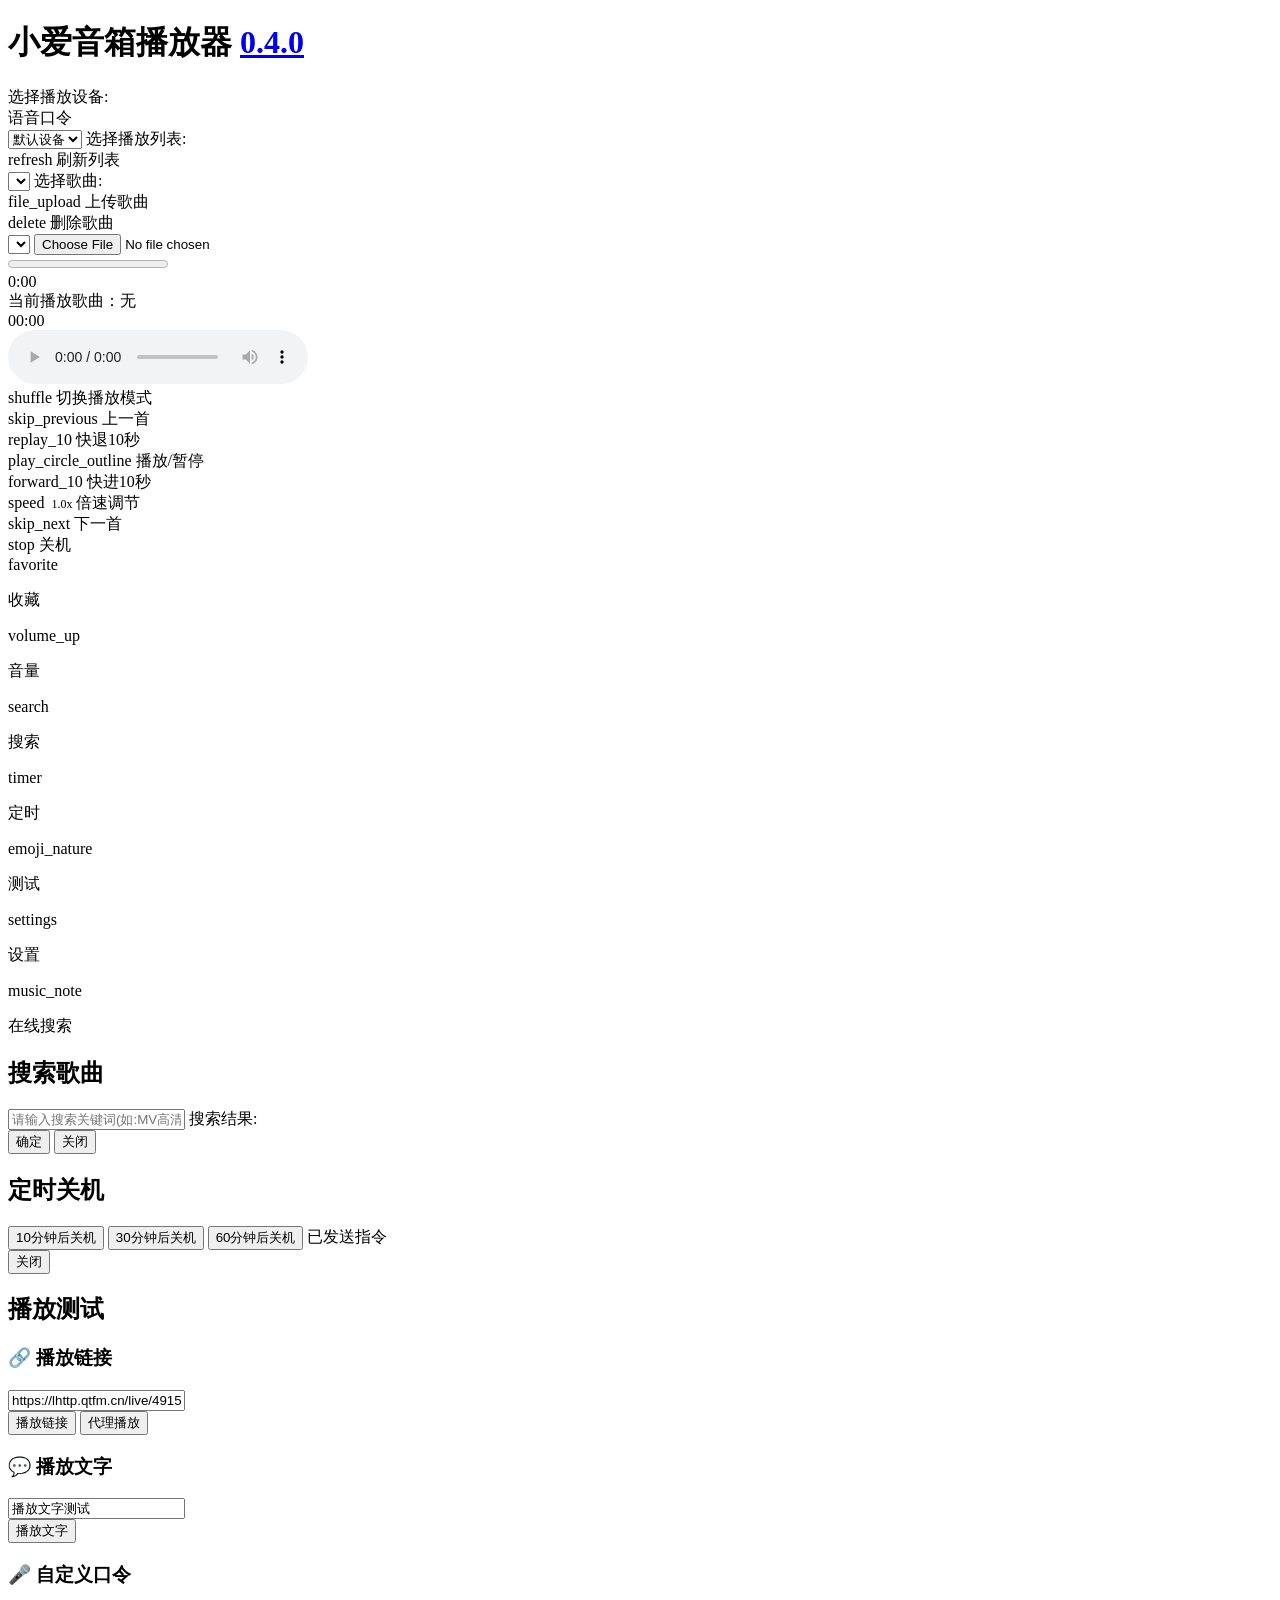
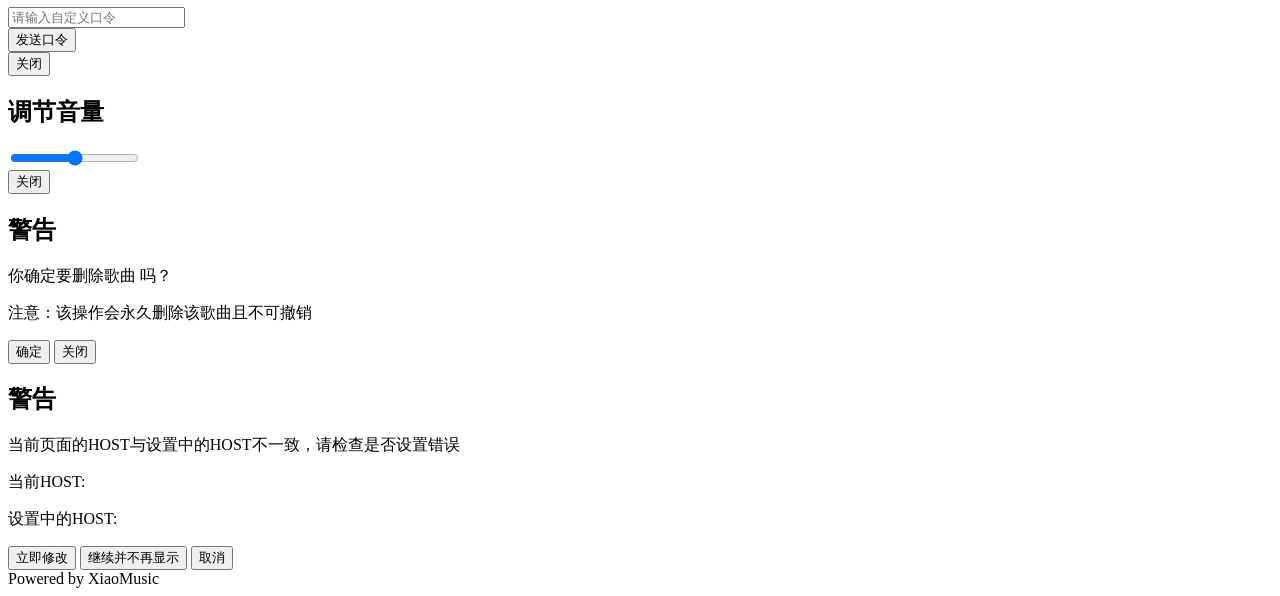
==== xiaomusic/static/default/index.html @ c04a9b3c "docs & refactor: 重构README增加系统架构与FAQ，清理遥测上报与停止维护提示" ====
<!DOCTYPE html>
<html lang="zh-CN">

<head>
    <meta charset="UTF-8">
    <meta name="viewport" content="width=device-width, initial-scale=1.0">
    <title>小爱音箱操控面板</title>
    <!-- 预加载字体文件，减少加载延迟 -->
    <link rel="preload" href="./materialicons.woff2" as="font" type="font/woff2" crossorigin>
    <link rel="preload" href="./materialiconsoutlined.woff2" as="font" type="font/woff2" crossorigin>
    <script src="./jquery-3.7.1.min.js?version=1780982533"></script>
    <link rel="stylesheet" href="./main.css?version=1780982533">
    <link rel="icon" href="./favicon.ico">


</head>

<body class="index_page">
    <div class="player" role="main" aria-label="音乐播放器">
        <h1>小爱音箱播放器
            <a href="https://xdocs.hanxi.cc/issues/changelog.html" target="_blank" class="version-link"><span id="version">0.4.0</span><span id="versionnew" class="new-badge"></span></a>
        </h1>

        <label for="did" class="label-with-toggle">选择播放设备:
            <div class="toggle-switch-container">
                <label class="toggle-label">语音口令</label>
                <div id="pullAskToggle" class="toggle-switch" role="switch" aria-checked="false" aria-label="语音口令开关" onclick="togglePullAsk()" tabindex="0">
                    <div class="toggle-slider"></div>
                </div>
            </div>
        </label>
        <select id="did" class="device-selector" aria-label="选择播放设备">
            <option value="default">默认设备</option>
        </select>

        <label for="music_list" class="label-with-action">选择播放列表:
            <div class="option-inline" onclick="refreshlist()" role="button" aria-label="刷新播放列表" tabindex="0">
                <span class="material-icons" aria-hidden="true">refresh</span>
                <span class="tooltip">刷新列表</span>
            </div>
        </label>
        <select id="music_list" class="playlist-selector" aria-label="选择播放列表">
        </select>

        <label for="music_name" class="label-with-action">选择歌曲:
            <div class="action-buttons">
                <div class="option-inline" onclick="triggerUpload()" role="button" aria-label="上传歌曲" tabindex="0">
                    <span class="material-icons" aria-hidden="true">file_upload</span>
                    <span class="tooltip">上传歌曲</span>
                </div>
                <div class="option-inline" onclick="toggleDelete()" role="button" aria-label="删除歌曲" tabindex="0">
                    <span class="material-icons" aria-hidden="true">delete</span>
                    <span class="tooltip">删除歌曲</span>
                </div>
            </div>
        </label>
        <select id="music_name" class="song-selector" aria-label="选择歌曲">
        </select>

        <input id="upload-file" type="file" accept=".mp3,.m4a,.wav,.flac,.aac,.ogg,.ape" class="hidden-input" />

        <div id="device-audio" class="audio-section">
            <!-- 新增：进度条点击快进 -->
            <progress class="progress" id="progress" value="0" max="100" role="progressbar" aria-label="播放进度"
                      aria-valuemin="0" aria-valuemax="100" aria-valuenow="0" aria-valuetext="未播放"
                      onclick="seekTo(event)">

            </progress>
            <div class="time-info">
                <span class="current-time" id="current-time">0:00</span>
                <div class="current-song" id="playering-music">当前播放歌曲：无</div>
                <span class="duration" id="duration">00:00</span>
            </div>
        </div>
        <audio id="audio" controls autoplay class="hidden-audio"></audio>

        <div class="buttons">
            <div class="player-controls button-group">
                <div id="modeBtn" onclick="togglePlayMode()" class="control-button device-enable" role="button" aria-label="切换播放模式" tabindex="0">
                    <span class="material-icons" aria-hidden="true">shuffle</span>
                    <span class="tooltip">切换播放模式</span>
                </div>
                <div onclick="prevTrack()" class="control-button device-enable" role="button" aria-label="上一首" tabindex="0">
                    <span class="material-icons" aria-hidden="true">skip_previous</span>
                    <span class="tooltip">上一首</span>
                </div>

                <!-- 新增：快退10秒按钮 -->
                <div id="rewindDiv" onclick="rewind()" class="control-button device-enable" role="button" aria-label="快退10秒"
                     tabindex="0">
                    <span class="material-icons" aria-hidden="true">replay_10</span>
                    <span class="tooltip">快退10秒</span>
                </div>

                <div onclick="play()" class="control-button" role="button" aria-label="播放/暂停" tabindex="0">
                    <span id="playPauseIcon" class="material-icons-outlined play"
                          aria-hidden="true">play_circle_outline</span>
                    <span class="tooltip">播放/暂停</span>
                </div>

                <!-- 新增：快进10秒按钮 -->
                <div id="forwardDiv" onclick="forward()" class="control-button device-enable" role="button" aria-label="快进10秒"
                     tabindex="0">
                    <span class="material-icons" aria-hidden="true">forward_10</span>
                    <span class="tooltip">快进10秒</span>
                </div>

                <!-- 新增：倍速调节按钮 -->
                <div id="speedDiv" onclick="changePlaybackRate()" class="control-button device-enable" role="button"
                     aria-label="调节播放速度" tabindex="0">
                    <span class="material-icons" aria-hidden="true">speed</span>
                    <!-- 这里实时显示倍速 -->
                    <span id="playbackRateText" style="font-size:12px; margin-left:3px;">1.0x</span>
                    <span class="tooltip">倍速调节</span>
                </div>

                <div onclick="nextTrack()" class="control-button device-enable" role="button" aria-label="下一首" tabindex="0">
                    <span class="material-icons" aria-hidden="true">skip_next</span>
                    <span class="tooltip">下一首</span>
                </div>
                <div id="stop" onclick="stopPlay()" class="control-button device-enable" role="button" aria-label="关机" tabindex="0">
                    <span class="material-icons" aria-hidden="true">stop</span>
                    <span class="tooltip">关机</span>
                </div>

            </div>
            <div class="mode-controls button-group">
                <div onclick="addToFavorites()" class="favorite icon-item device-enable" role="button" aria-label="收藏歌曲" tabindex="0">
                    <span class="material-icons" aria-hidden="true">favorite</span>
                    <p>收藏</p>
                </div>
                <div onclick="toggleVolume()" class="icon-item device-enable" role="button" aria-label="调节音量" tabindex="0">
                    <span class="material-icons" aria-hidden="true">volume_up</span>
                    <p>音量</p>
                </div>
                <div onclick="toggleSearch()" class="icon-item device-enable" role="button" aria-label="搜索歌曲" tabindex="0">
                    <span class="material-icons" aria-hidden="true">search</span>
                    <p>搜索</p>
                </div>
                <div onclick="toggleTimer()" class="icon-item device-enable" role="button" aria-label="定时关机" tabindex="0">
                    <span class="material-icons" aria-hidden="true">timer</span>
                    <p>定时</p>
                </div>
                <div onclick="togglePlayLink()" class="icon-item device-enable" role="button" aria-label="播放链接测试" tabindex="0">
                    <span class="material-icons" aria-hidden="true">emoji_nature</span>
                    <p>测试</p>
                </div>
                <div onclick="openSettings()" class="icon-item" role="button" aria-label="打开设置" tabindex="0">
                    <span class="material-icons" aria-hidden="true">settings</span>
                    <p>设置</p>
                </div>
                <div onclick="goOnlineSearch()" class="icon-item device-enable" role="button" aria-label="在线音乐搜索" tabindex="0">
                    <span class="material-icons" aria-hidden="true">music_note</span>
                    <p>在线搜索</p>
                </div>
            </div>
        </div>
    </div>

    <!-- 弹窗遮罩层 -->
    <div class="component-overlay" id="component-overlay" onclick="closeAllDialogs()"></div>

    <!-- 搜索组件 -->
    <div class="component" id="search-component" role="dialog" aria-modal="true" aria-labelledby="search-title">
        <h2 id="search-title">搜索歌曲</h2>
        <input type="text" id="search" class="search-input" placeholder="请输入搜索关键词(如:MV高清版 周杰伦 七里香)">
        <label for="music-name">搜索结果:</label>
        <div id="music-name" class="search-results"></div>
        <input id="music-filename" type="text" placeholder="请输入保存为的文件名称(可选)" style="display: none;"></input>
        <div class="component-button-group">
            <button onclick="confirmSearch()">确定</button>
            <button onclick="toggleSearch()" class="close-button">关闭</button>
        </div>
    </div>

    <!-- 定时关机组件 -->
    <div class="component" id="timer-component" role="dialog" aria-modal="true" aria-labelledby="timer-title">
        <h2 id="timer-title">定时关机</h2>

        <button onclick="timedShutDown('10分钟后关机')">10分钟后关机</button>
        <button onclick="timedShutDown('30分钟后关机')">30分钟后关机</button>
        <button onclick="timedShutDown('60分钟后关机')">60分钟后关机</button>
        <span class="tooltip timer-tooltip hidden-element">已发送指令</span>
        <div class="component-button-one">
            <button onclick="toggleTimer()" class="close-button">关闭</button>
        </div>
    </div>

    <!-- 播放链接组件 -->
    <div class="component" id="playlink-component" role="dialog" aria-modal="true" aria-labelledby="playlink-title">
        <h2 id="playlink-title">播放测试</h2>

        <!-- 播放链接卡片 -->
        <div class="card-section">
            <h3 class="card-title">🔗 播放链接</h3>
            <input type="text" id="music-url" class="search-input" placeholder="请输入播放链接"
                value="https://lhttp.qtfm.cn/live/4915/64k.mp3">
            <div class="component-button-group">
                <button onclick="playUrl()">播放链接</button>
                <button onclick="playProxyUrl()">代理播放</button>
            </div>
        </div>

        <!-- 播放文字卡片 -->
        <div class="card-section">
            <h3 class="card-title">💬 播放文字</h3>
            <input type="text" id="text-tts" class="search-input" placeholder="请输入文字" value="播放文字测试">
            <div class="component-button-group">
                <button onclick="playTts()">播放文字</button>
            </div>
        </div>

        <!-- 自定义口令卡片 -->
        <div class="card-section">
            <h3 class="card-title">🎤 自定义口令</h3>
            <input type="text" id="custom-cmd" class="search-input" placeholder="请输入自定义口令" value="">
            <div class="component-button-group">
                <button onclick="sendCustomCmd()">发送口令</button>
            </div>
        </div>

        <div class="component-button-one">
            <button onclick="togglePlayLink()" class="close-button">关闭</button>
        </div>
    </div>


    <!-- 音量组件 -->
    <div class="component" id="volume-component" role="dialog" aria-modal="true" aria-labelledby="volume-title">
        <h2 id="volume-title">调节音量</h2>
        <input type="range" id="volume" class="volume-slider" aria-label="音量" aria-valuemin="0" aria-valuemax="100" aria-valuenow="50" />
        <div class="component-button-one">
            <button onclick="toggleVolume()" class="close-button">关闭</button>
        </div>
    </div>
    <!-- 删除确认组件 -->
    <div class="component" id="delete-component" role="dialog" aria-modal="true" aria-labelledby="delete-title">
        <h2 id="delete-title">警告</h2>
        <p>你确定要删除歌曲 <span id="delete-music-name"></span> 吗？</p>
        <p class="warning-text">注意：该操作会永久删除该歌曲且不可撤销</p>
        <div class="component-button-group">
            <button onclick="confirmDelete()">确定</button>
            <button onclick="toggleDelete()" class="close-button">关闭</button>
        </div>
    </div>
    <!-- 警告组件 -->
    <div class="component" id="warning-component" role="dialog" aria-modal="true" aria-labelledby="warning-title">
        <h2 id="warning-title">警告</h2>
        <p>当前页面的HOST与设置中的HOST不一致，请检查是否设置错误</p>
        <p>当前HOST: <span id="local-host"></span></p>
        <p>设置中的HOST: <span id="setting-host"></span></p>
        <div class="component-button-group">
            <a href="./setting.html" target="_blank"><button>立即修改</button></a>
            <button onclick="nowarning()">继续并不再显示</button>
            <button onclick="toggleWarning()">取消</button>
        </div>
    </div>
    <div class="footer" role="contentinfo">
        Powered by XiaoMusic
    </div>

    <!-- 屏幕阅读器状态通知区域 -->
    <div id="sr-announcer" class="sr-only" role="status" aria-live="polite" aria-atomic="true"></div>

    <script src="./md.js?version=1780982533">
    </script>
    <script>
        function goOnlineSearch() {
            window.location.href = "/static/onlineSearch/index.html";
        }

        // ===================== 新增功能：快进快退 + 倍速调节 =====================
        // 快退10秒
        function rewind() {
            const audio = document.getElementById('audio');
            if (audio.duration) {
                audio.currentTime = Math.max(0, audio.currentTime - 10);
                showToast('快退 10 秒');
            }
        }

        // 快进10秒
        function forward() {
            const audio = document.getElementById('audio');
            if (audio.duration) {
                audio.currentTime = Math.min(audio.duration, audio.currentTime + 10);
                showToast('快进 10 秒');
            }
        }

        // 播放倍速配置（循环切换）
        const playbackRates = [1.0, 1.25, 1.5, 2.0, 0.5];
        let currentRateIndex = 0;

        function changePlaybackRate() {
            const audio = document.getElementById('audio');
            currentRateIndex = (currentRateIndex + 1) % playbackRates.length;
            audio.playbackRate = playbackRates[currentRateIndex];
            showToast(`播放速度：${playbackRates[currentRateIndex]}x`);
            // 无障碍提示
            document.getElementById('sr-announcer').textContent = `播放速度已调整为${playbackRates[currentRateIndex]}倍`;

            let rate = playbackRates[currentRateIndex];
            // 更新界面显示（关键！）
            document.getElementById("playbackRateText").innerText = rate + "x";
        }

        // 进度条点击跳转
        function seekTo(e) {
            const progress = document.getElementById('progress');
            const audio = document.getElementById('audio');
            if (!audio.duration) return;

            const percent = e.offsetX / progress.offsetWidth;
            audio.currentTime = percent * audio.duration;
        }


        // 显示提示（修复版）
        function showToast(msg) {
            const tip = document.getElementById('sr-announcer');
            tip.textContent = msg;
            tip.style.display = 'block';

            // 1.5秒后自动隐藏
            setTimeout(() => {
                tip.style.display = 'none';
            }, 2500);
        }

    </script>
</body>

</html>
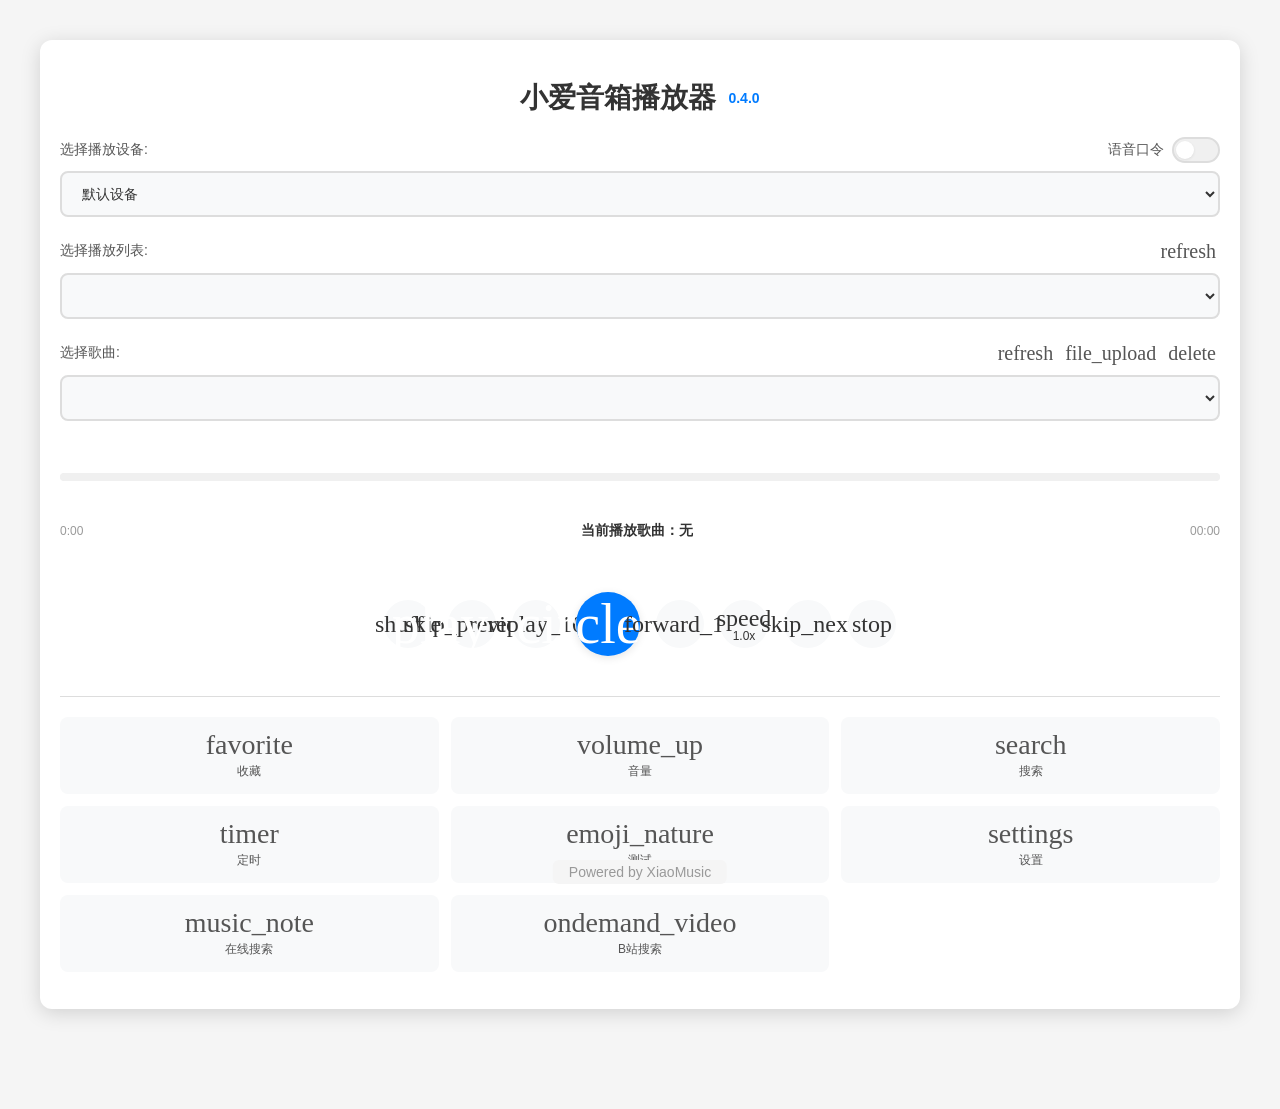
==== commit f5085620: "feat: add android client app and bilibili search & direct parse support" ====
--- a/xiaomusic/static/default/index.html
+++ b/xiaomusic/static/default/index.html
@@ -44,6 +44,10 @@
 
         <label for="music_name" class="label-with-action">选择歌曲:
             <div class="action-buttons">
+                <div class="option-inline" onclick="manualRefreshLibrary()" role="button" aria-label="重新扫描并刷新曲库" tabindex="0">
+                    <span class="material-icons" aria-hidden="true">refresh</span>
+                    <span class="tooltip">刷新曲库</span>
+                </div>
                 <div class="option-inline" onclick="triggerUpload()" role="button" aria-label="上传歌曲" tabindex="0">
                     <span class="material-icons" aria-hidden="true">file_upload</span>
                     <span class="tooltip">上传歌曲</span>
@@ -72,7 +76,7 @@
                 <span class="duration" id="duration">00:00</span>
             </div>
         </div>
-        <audio id="audio" controls autoplay class="hidden-audio"></audio>
+        <audio id="audio" controls class="hidden-audio" preload="metadata"></audio>
 
         <div class="buttons">
             <div class="player-controls button-group">
@@ -153,12 +157,33 @@
                     <span class="material-icons" aria-hidden="true">music_note</span>
                     <p>在线搜索</p>
                 </div>
+                <div onclick="toggleBiliSearch()" class="icon-item device-enable" role="button" aria-label="B站音乐搜索与下载" tabindex="0">
+                    <span class="material-icons" aria-hidden="true">ondemand_video</span>
+                    <p>B站搜索</p>
+                </div>
             </div>
         </div>
     </div>
 
     <!-- 弹窗遮罩层 -->
     <div class="component-overlay" id="component-overlay" onclick="closeAllDialogs()"></div>
+
+    <!-- B站搜索与下载组件 -->
+    <div class="component" id="bili-search-component" role="dialog" aria-modal="true" aria-labelledby="bili-search-title" style="max-width: 540px; width: 92%;">
+        <div style="display: flex; justify-content: space-between; align-items: center; margin-bottom: 12px;">
+            <h2 id="bili-search-title" style="margin: 0; font-size: 18px;">📺 B站音乐搜索与下载</h2>
+            <a href="/static/default/downloadtool.html" target="_blank" style="font-size: 13px; color: #007bff; text-decoration: underline;">📥 打开下载任务列表</a>
+        </div>
+        <div style="display: flex; gap: 8px; margin-bottom: 12px;">
+            <input type="text" id="bili-search-input" class="search-input" style="flex: 1; margin-bottom: 0;" placeholder="输入歌曲名、BV号 (如 BV14K4y1A7vD) 或完整视频链接 (回车搜索)">
+            <button onclick="doBiliSearch()" style="white-space: nowrap; padding: 0 16px;">搜索</button>
+        </div>
+        <div id="bili-search-status" style="font-size: 13px; color: #666; margin-bottom: 8px; min-height: 18px;"></div>
+        <div id="bili-search-results" style="max-height: 400px; overflow-y: auto; display: flex; flex-direction: column; gap: 10px;"></div>
+        <div class="component-button-one" style="margin-top: 14px;">
+            <button onclick="toggleBiliSearch()" class="close-button">关闭</button>
+        </div>
+    </div>
 
     <!-- 搜索组件 -->
     <div class="component" id="search-component" role="dialog" aria-modal="true" aria-labelledby="search-title">
--- a/xiaomusic/static/default/main.css
+++ b/xiaomusic/static/default/main.css
@@ -0,0 +1,1141 @@
+/* ==================== CSS 变量系统 ==================== */
+:root {
+  /* 主色调 - 与 setting.html 保持一致 */
+  --primary-color: #007bff;
+  --primary-hover: #0056b3;
+  --primary-light: rgba(0, 123, 255, 0.1);
+
+  /* 功能色 */
+  --success-color: #28a745;
+  --warning-color: #ffc107;
+  --error-color: #dc3545;
+  --info-color: #17a2b8;
+
+  /* 中性色 */
+  --text-primary: #333;
+  --text-secondary: #555;
+  --text-tertiary: #999;
+  --text-inverse: #ffffff;
+
+  /* 背景色 */
+  --bg-primary: #ffffff;
+  --bg-secondary: #f8f9fa;
+  --bg-tertiary: #f0f0f0;
+  --bg-overlay: rgba(0, 0, 0, 0.5);
+  --bg-page: #f5f5f5;
+
+  /* 边框色 */
+  --border-color: #ddd;
+  --border-hover: #ccc;
+
+  /* 阴影 */
+  --shadow-sm: 0 1px 3px rgba(0, 0, 0, 0.08);
+  --shadow-md: 0 2px 8px rgba(0, 0, 0, 0.1);
+  --shadow-lg: 0 4px 12px rgba(0, 0, 0, 0.12);
+  --shadow-xl: 0 4px 20px rgba(0, 0, 0, 0.15);
+
+  /* 间距系统 (4px 基准) */
+  --spacing-xs: 4px;
+  --spacing-sm: 8px;
+  --spacing-md: 12px;
+  --spacing-lg: 16px;
+  --spacing-xl: 20px;
+  --spacing-2xl: 24px;
+  --spacing-3xl: 32px;
+  --spacing-4xl: 40px;
+
+  /* 圆角 */
+  --radius-sm: 6px;
+  --radius-md: 8px;
+  --radius-lg: 12px;
+  --radius-full: 9999px;
+
+  /* 字体 */
+  --font-family: -apple-system, BlinkMacSystemFont, "Segoe UI", "PingFang SC", "Hiragino Sans GB", "Microsoft YaHei", "Helvetica Neue", Helvetica, Arial, sans-serif;
+  --font-size-xs: 12px;
+  --font-size-sm: 14px;
+  --font-size-base: 16px;
+  --font-size-lg: 18px;
+  --font-size-xl: 20px;
+  --font-size-2xl: 24px;
+  --font-size-3xl: 28px;
+
+  /* 过渡动画 */
+  --transition-fast: 0.15s ease;
+  --transition-base: 0.3s ease;
+  --transition-slow: 0.5s ease;
+}
+
+/* ==================== 基础样式 ==================== */
+* {
+  box-sizing: border-box;
+}
+
+html {
+  height: 100%;
+  overflow-x: hidden;
+}
+
+body {
+  font-family: var(--font-family);
+  background-color: var(--bg-page);
+  display: flex;
+  flex-direction: column;
+  align-items: center;
+  justify-content: center;
+  min-height: 100vh;
+  height: auto;
+  margin: 0;
+  padding: 20px 0;
+  color: var(--text-primary);
+  overflow-x: hidden;
+  width: 100%;
+}
+
+.index_page {
+  min-height: 100vh;
+  height: auto;
+  display: flex;
+  flex-direction: column;
+  align-items: center;
+  justify-content: flex-start;
+  width: 100%;
+  overflow-x: hidden;
+  padding-top: 20px;
+  padding-bottom: 80px;
+}
+
+.player {
+  background-color: var(--bg-primary);
+  padding: var(--spacing-xl);
+  border-radius: var(--radius-lg);
+  box-shadow: var(--shadow-xl);
+  text-align: center;
+  max-width: 400px;
+  width: calc(100% - 40px);
+  margin: 20px;
+  position: relative;
+  transition: box-shadow var(--transition-base);
+  box-sizing: border-box;
+}
+
+.player:hover {
+  box-shadow: 0 6px 24px rgba(0, 0, 0, 0.18);
+}
+
+h1 {
+  font-size: var(--font-size-3xl);
+  margin-bottom: var(--spacing-xl);
+  color: var(--text-primary);
+  display: flex;
+  justify-content: center;
+  align-items: center;
+  font-weight: 600;
+}
+
+.component h2 {
+  font-size: var(--font-size-xl);
+  color: var(--text-primary);
+  margin: 0 0 var(--spacing-xl) 0;
+  padding-bottom: var(--spacing-md);
+  border-bottom: 2px solid var(--border-color);
+  text-align: center;
+  font-weight: 700;
+}
+
+.card-section {
+  background: var(--bg-secondary);
+  border-radius: var(--radius-md);
+  padding: var(--spacing-lg);
+  margin-bottom: var(--spacing-md);
+  transition: all var(--transition-base);
+  border: 2px solid transparent;
+}
+
+.card-section:last-of-type {
+  margin-bottom: var(--spacing-sm);
+}
+
+.card-section:hover {
+  background: var(--bg-tertiary);
+  border-color: var(--border-hover);
+  box-shadow: var(--shadow-sm);
+}
+
+.card-title {
+  font-size: var(--font-size-base);
+  font-weight: 600;
+  color: var(--text-secondary);
+  margin: 0 0 var(--spacing-md) 0;
+  display: flex;
+  align-items: center;
+  gap: var(--spacing-sm);
+}
+
+.close-button {
+  background: var(--text-secondary) !important;
+}
+
+.close-button:hover {
+  background: var(--text-primary) !important;
+}
+
+h1 a {
+  margin-left: var(--spacing-md);
+  font-size: var(--font-size-sm);
+  color: var(--primary-color);
+  text-decoration: none;
+  transition: color var(--transition-fast);
+}
+
+h1 a:hover {
+  color: var(--primary-hover);
+  text-decoration: underline;
+}
+
+.new-badge {
+  position: absolute;
+  top: -8px;
+  right: -35px;
+  background: var(--error-color);
+  color: var(--text-inverse);
+  border-radius: var(--radius-full);
+  padding: 3px 8px;
+  font-size: 11px;
+  font-weight: bold;
+  display: none;
+  z-index: 10;
+  box-shadow: var(--shadow-sm);
+  animation: pulse 2s infinite;
+}
+
+@keyframes pulse {
+
+  0%,
+  100% {
+    transform: scale(1);
+  }
+
+  50% {
+    transform: scale(1.05);
+  }
+}
+
+label {
+  font-size: var(--font-size-sm);
+  color: var(--text-secondary);
+  margin: var(--spacing-sm) 0;
+  display: block;
+  text-align: left;
+  font-weight: 500;
+}
+
+select,
+input[type="range"],
+input[type="text"],
+input[type="password"],
+input[type="number"] {
+  width: 100%;
+  padding: var(--spacing-md) var(--spacing-lg);
+  border: 2px solid var(--border-color);
+  border-radius: var(--radius-md);
+  margin-bottom: var(--spacing-md);
+  font-size: var(--font-size-sm);
+  transition: all var(--transition-base);
+  box-sizing: border-box;
+  background: var(--bg-secondary);
+  color: var(--text-primary);
+  font-family: var(--font-family);
+  max-width: 100%;
+}
+
+select:hover,
+input[type="text"]:hover,
+input[type="password"]:hover,
+input[type="number"]:hover {
+  border-color: var(--border-hover);
+}
+
+select:focus,
+input[type="text"]:focus,
+input[type="password"]:focus,
+input[type="number"]:focus {
+  border-color: var(--primary-color);
+  outline: none;
+  background: var(--bg-primary);
+  box-shadow: 0 0 0 3px var(--primary-light);
+}
+
+select {
+  overflow: hidden;
+}
+
+button {
+  background-color: var(--primary-color);
+  color: var(--text-inverse);
+  border: none;
+  border-radius: var(--radius-sm);
+  padding: 10px 20px;
+  cursor: pointer;
+  margin: var(--spacing-sm);
+  font-size: var(--font-size-sm);
+  font-weight: 500;
+  transition: background-color var(--transition-base);
+  position: relative;
+  font-family: var(--font-family);
+}
+
+button:hover {
+  background-color: var(--primary-hover);
+}
+
+button:active {
+  transform: translateY(1px);
+}
+
+.tooltip {
+  visibility: hidden;
+  background: var(--text-primary);
+  color: var(--text-inverse);
+  text-align: center;
+  border-radius: var(--radius-sm);
+  padding: var(--spacing-xs) var(--spacing-sm);
+  position: absolute;
+  z-index: 10;
+  bottom: 150%;
+  left: 50%;
+  margin-left: -50px;
+  width: 80px;
+  white-space: nowrap;
+  opacity: 0;
+  transition: opacity var(--transition-base);
+  font-size: var(--font-size-xs);
+  box-shadow: var(--shadow-md);
+  pointer-events: none;
+}
+
+.tooltip::after {
+  content: '';
+  position: absolute;
+  top: 100%;
+  left: 50%;
+  margin-left: -4px;
+  border-width: 4px;
+  border-style: solid;
+  border-color: var(--text-primary) transparent transparent transparent;
+}
+
+button:hover .tooltip,
+.option-inline:hover .tooltip,
+.control-button:hover .tooltip {
+  visibility: visible;
+  opacity: 1;
+}
+
+.option-inline {
+  display: flex;
+  margin-left: auto;
+  position: relative;
+  align-items: center;
+  padding: var(--spacing-xs);
+  border-radius: var(--radius-md);
+  cursor: pointer;
+  transition: all var(--transition-fast);
+}
+
+.option-inline:hover {
+  background: var(--primary-light);
+}
+
+.option-inline .material-icons {
+  color: var(--text-secondary);
+  transition: color var(--transition-fast);
+  font-size: 20px;
+}
+
+.option-inline:hover .material-icons {
+  color: var(--primary-color);
+}
+
+.option-inline:hover .tooltip {
+  left: -50px;
+  bottom: 0;
+}
+
+.progress {
+  width: 100%;
+  height: 8px;
+  background: var(--bg-tertiary);
+  border-radius: var(--radius-full);
+  margin: var(--spacing-xl) 0;
+  cursor: pointer;
+  overflow: hidden;
+  position: relative;
+  transition: height var(--transition-fast);
+}
+
+.progress:hover {
+  height: 10px;
+}
+
+progress::-webkit-progress-bar {
+  background: var(--bg-tertiary);
+  border-radius: var(--radius-full);
+}
+
+progress::-moz-progress-bar {
+  background-color: var(--primary-color);
+  border-radius: var(--radius-full);
+  transition: all var(--transition-base);
+}
+
+progress::-webkit-progress-value {
+  background-color: var(--primary-color);
+  border-radius: var(--radius-full);
+  transition: all var(--transition-base);
+}
+
+.current-song {
+  color: var(--text-primary);
+  margin: var(--spacing-md) 0;
+  font-weight: 600;
+  text-align: center;
+  font-size: var(--font-size-sm);
+  overflow: hidden;
+  text-overflow: ellipsis;
+  white-space: nowrap;
+}
+
+.current-time,
+.duration {
+  font-size: var(--font-size-xs);
+  color: var(--text-tertiary);
+  font-weight: 500;
+}
+
+.component {
+  display: none;
+  position: fixed;
+  top: 50%;
+  left: 50%;
+  transform: translate(-50%, -50%) scale(0.9);
+  background: var(--bg-primary);
+  padding: var(--spacing-2xl);
+  border-radius: var(--radius-lg);
+  box-shadow: var(--shadow-xl);
+  z-index: 1000;
+  width: 360px;
+  max-width: calc(100vw - 40px);
+  max-height: 85vh;
+  overflow-y: auto;
+  overflow-x: hidden;
+  opacity: 0;
+  transition: all var(--transition-base);
+  border: 1px solid var(--border-color);
+  box-sizing: border-box;
+  margin: 0 auto;
+}
+
+.component.show {
+  opacity: 1;
+  transform: translate(-50%, -50%) scale(1);
+}
+
+/* 确保弹窗在所有情况下都水平居中 */
+.component {
+  right: auto;
+}
+
+/* 弹窗遮罩 */
+.component-overlay {
+  display: none;
+  position: fixed;
+  top: 0;
+  left: 0;
+  right: 0;
+  bottom: 0;
+  background: var(--bg-overlay);
+  z-index: 999;
+  opacity: 0;
+  transition: opacity var(--transition-base);
+}
+
+.component-overlay.show {
+  opacity: 1;
+}
+
+/* 美化滚动条 */
+.component::-webkit-scrollbar {
+  width: 6px;
+}
+
+.component::-webkit-scrollbar-track {
+  background: #f1f1f1;
+  border-radius: 10px;
+}
+
+.component::-webkit-scrollbar-thumb {
+  background: #c1c1c1;
+  border-radius: 10px;
+}
+
+.component::-webkit-scrollbar-thumb:hover {
+  background: #a8a8a8;
+}
+
+.component input {
+  width: 100%;
+  max-width: 100%;
+  height: 42px;
+  box-sizing: border-box;
+  transition: all var(--transition-base);
+  font-size: var(--font-size-sm);
+}
+
+.component input:focus {
+  border-color: var(--primary-color);
+  box-shadow: 0 0 0 3px var(--primary-light);
+}
+
+.component input::placeholder {
+  color: var(--text-tertiary);
+}
+
+.component-button-group {
+  display: flex;
+  gap: var(--spacing-sm);
+  justify-content: space-between;
+  margin-top: var(--spacing-lg);
+}
+
+.component-button-group button {
+  flex: 1;
+  height: 42px;
+  font-size: var(--font-size-sm);
+  padding: var(--spacing-sm) var(--spacing-md);
+  margin: 0;
+  transition: all var(--transition-base);
+}
+
+.component-button-group button:hover {
+  transform: translateY(-2px);
+  box-shadow: var(--shadow-md);
+}
+
+.component-button-one {
+  display: flex;
+  justify-content: center;
+  margin-top: var(--spacing-lg);
+  padding-top: var(--spacing-md);
+  border-top: 1px solid var(--border-color);
+}
+
+.component-button-one button {
+  width: 100%;
+  height: 42px;
+  font-size: var(--font-size-sm);
+  margin: 0;
+}
+
+#warning-component p span {
+  color: var(--primary-color);
+  font-weight: 600;
+}
+
+.warning-text {
+  font-weight: bold;
+  word-wrap: break-word;
+  overflow-wrap: break-word;
+}
+
+
+.button-group {
+  display: flex;
+
+  margin: 5px 0;
+}
+
+.player-controls {
+  display: flex;
+  justify-content: center;
+  align-items: center;
+  gap: var(--spacing-lg);
+  margin-top: var(--spacing-2xl);
+  margin-bottom: var(--spacing-2xl);
+  padding: var(--spacing-lg) 0;
+}
+
+.control-button {
+  display: flex;
+  /*flex 方向改为垂直排列，图标在上、文字在下 倍速调节*/
+  flex-direction: column;
+  align-items: center;
+  justify-content: center;
+  width: 48px;
+  height: 48px;
+  border-radius: var(--radius-full);
+  background: var(--bg-secondary);
+  cursor: pointer;
+  transition: all var(--transition-base);
+  border: 2px solid transparent;
+}
+/* 补充倍速文字的样式，修正间距 */
+.control-button #playbackRateText {
+  /* 去掉原来的水平间距，改成垂直间距 */
+  margin-left: 0 !important;
+  line-height: 1; /* 消除文字行高带来的额外高度 */
+}
+.control-button:hover {
+  background: var(--primary-light);
+  border-color: var(--primary-color);
+  transform: scale(1.05);
+}
+
+.control-button:active {
+  transform: scale(0.95);
+}
+
+.control-button .material-icons,
+.control-button .material-icons-outlined {
+  color: var(--text-primary);
+  transition: color var(--transition-fast);
+}
+
+.control-button:hover .material-icons,
+.control-button:hover .material-icons-outlined {
+  color: var(--primary-color);
+}
+
+.play {
+  font-size: 56px !important;
+}
+
+.control-button:has(.play) {
+  width: 64px;
+  height: 64px;
+  background-color: var(--primary-color);
+  box-shadow: var(--shadow-md);
+}
+
+.control-button:has(.play):hover {
+  background-color: var(--primary-hover);
+  box-shadow: var(--shadow-lg);
+  transform: scale(1.08);
+}
+
+.control-button:has(.play) .material-icons-outlined {
+  color: var(--text-inverse) !important;
+}
+
+.footer {
+  position: fixed;
+  bottom: var(--spacing-lg);
+  left: 50%;
+  transform: translateX(-50%);
+  font-size: var(--font-size-sm);
+  color: var(--text-tertiary);
+  user-select: none;
+  font-weight: 500;
+  z-index: 10;
+  background-color: var(--bg-page);
+  padding: var(--spacing-xs) var(--spacing-lg);
+  border-radius: var(--radius-sm);
+}
+
+.timer-tooltip {
+  bottom: 50%;
+}
+
+.timer-tooltip.show {
+  visibility: visible !important;
+  opacity: 1 !important;
+  display: inline-block !important;
+}
+
+.favorite.favorite-active {
+  background: rgba(255, 99, 71, 0.1);
+  border-color: #ff6347;
+}
+
+.favorite.favorite-active .material-icons {
+  color: #ff6347;
+}
+
+.favorite.favorite-active p {
+  color: #ff6347;
+}
+
+/* Audio 元素已通过 .hidden-audio 类隐藏 */
+
+/* 无障碍样式 - 屏幕阅读器专用类 */
+.sr-only {
+  position: absolute;
+  width: 1px;
+  height: 1px;
+  padding: 0;
+  margin: -1px;
+  overflow: hidden;
+  clip: rect(0, 0, 0, 0);
+  white-space: nowrap;
+  border-width: 0;
+}
+
+.sr-only-focusable:focus {
+  position: static;
+  width: auto;
+  height: auto;
+  overflow: visible;
+  clip: auto;
+  white-space: normal;
+}
+
+/* ==================== 无障碍样式增强 ==================== */
+*:focus {
+  outline: 2px solid var(--primary-color);
+  outline-offset: 2px;
+}
+
+button:focus,
+select:focus,
+input:focus,
+.control-button:focus,
+.icon-item:focus,
+.option-inline:focus,
+.toggle-switch:focus {
+  box-shadow: 0 0 0 3px var(--primary-light);
+}
+
+[role="button"]:focus,
+[role="switch"]:focus {
+  outline: 2px solid var(--primary-color);
+  outline-offset: 2px;
+  box-shadow: 0 0 0 3px var(--primary-light);
+}
+
+.debug {
+  display: flex;
+  flex-direction: column;
+  align-items: center;
+
+}
+
+/* ==================== 响应式设计 ==================== */
+@media screen and (max-width: 640px) {
+
+  html,
+  body {
+    height: auto;
+    min-height: 100vh;
+  }
+
+  body {
+    padding: 10px 0;
+    justify-content: flex-start;
+  }
+
+  .index_page {
+    justify-content: flex-start;
+    padding-top: 10px;
+    padding-bottom: 60px;
+  }
+
+  .player {
+    width: calc(100% - 20px);
+    max-width: 100%;
+    padding: var(--spacing-lg);
+    margin: 10px auto;
+    border-radius: var(--radius-md);
+  }
+
+  h1 {
+    font-size: var(--font-size-xl);
+    flex-wrap: wrap;
+    margin-bottom: var(--spacing-md);
+  }
+
+  label {
+    font-size: var(--font-size-sm);
+    margin: var(--spacing-xs) 0;
+  }
+
+  select,
+  input[type="text"],
+  input[type="password"],
+  input[type="number"] {
+    padding: var(--spacing-sm) var(--spacing-md);
+    margin-bottom: var(--spacing-sm);
+    font-size: var(--font-size-sm);
+  }
+
+  .audio-section {
+    margin: var(--spacing-md) 0;
+  }
+
+  .control-button {
+    width: 42px;
+    height: 42px;
+  }
+
+  .control-button:has(.play) {
+    width: 54px;
+    height: 54px;
+  }
+
+  .play {
+    font-size: 46px !important;
+  }
+
+  .player-controls {
+    gap: var(--spacing-sm);
+    margin-top: var(--spacing-lg);
+    margin-bottom: var(--spacing-lg);
+    padding: var(--spacing-sm) 0;
+  }
+
+  .mode-controls {
+    grid-template-columns: repeat(3, 1fr);
+    gap: var(--spacing-sm);
+    padding: var(--spacing-md) 0 var(--spacing-sm);
+    margin-top: var(--spacing-sm);
+  }
+
+  .icon-item {
+    padding: var(--spacing-sm);
+    min-height: 60px;
+  }
+
+  .icon-item .material-icons {
+    font-size: 22px;
+  }
+
+  .icon-item p {
+    font-size: 11px;
+    margin-top: 2px;
+  }
+
+  .component {
+    width: calc(100% - 20px);
+    max-width: calc(100vw - 20px);
+    padding: var(--spacing-lg);
+    margin: 0;
+    left: 50%;
+    right: auto;
+  }
+
+  .footer {
+    font-size: var(--font-size-xs);
+    bottom: var(--spacing-sm);
+    padding: 2px var(--spacing-md);
+  }
+}
+
+@media screen and (min-width: 641px) and (max-width: 1024px) {
+  .player {
+    max-width: 480px;
+  }
+}
+
+@media screen and (min-width: 1025px) {
+  .player {
+    max-width: 1200px;
+  }
+}
+
+.mini-button {
+  padding: 0px 0px;
+  margin: 0px;
+  font-size: 14px;
+  margin-left: auto;
+}
+
+.playlist-selector,
+.device-selector,
+.song-selector {
+  width: 100%;
+}
+
+.mode-controls {
+  display: grid;
+  grid-template-columns: repeat(3, 1fr);
+  gap: var(--spacing-md);
+  padding: var(--spacing-xl) 0 var(--spacing-md);
+  border-top: 1px solid var(--border-color);
+  margin-top: var(--spacing-lg);
+}
+
+.icon-item {
+  display: flex;
+  flex-direction: column;
+  align-items: center;
+  justify-content: center;
+  padding: var(--spacing-md);
+  border-radius: var(--radius-md);
+  background: var(--bg-secondary);
+  cursor: pointer;
+  transition: all var(--transition-base);
+  border: 2px solid transparent;
+  min-height: 72px;
+}
+
+.icon-item:hover {
+  background: var(--primary-light);
+  border-color: var(--primary-color);
+  transform: translateY(-2px);
+  box-shadow: var(--shadow-sm);
+}
+
+.icon-item:active {
+  transform: translateY(0);
+}
+
+.icon-item .material-icons {
+  color: var(--text-secondary);
+  transition: color var(--transition-fast);
+  font-size: 28px;
+}
+
+.icon-item:hover .material-icons {
+  color: var(--primary-color);
+}
+
+.icon-item p {
+  font-size: var(--font-size-xs);
+  margin: var(--spacing-xs) 0 0;
+  color: var(--text-secondary);
+  font-weight: 500;
+  transition: color var(--transition-fast);
+}
+
+.icon-item:hover p {
+  color: var(--primary-color);
+}
+
+.disabled {
+  color: var(--text-tertiary);
+  pointer-events: none;
+  opacity: 0.5;
+}
+
+.device-enable {
+  /* 设备可用时的样式 */
+}
+
+span,
+p {
+  cursor: pointer;
+  user-select: none;
+}
+
+.changelog-button {
+  padding: 0px 0px;
+  margin: 0px;
+  font-size: 14px;
+  margin-left: auto;
+  text-decoration: none;
+}
+
+.setting-label {
+  display: flex;
+  align-items: center;
+}
+
+/* fallback */
+@font-face {
+  font-family: 'Material Icons';
+  font-style: normal;
+  font-weight: 400;
+  font-display: block;
+  src: url(./materialicons.woff2) format('woff2');
+}
+
+/* fallback */
+@font-face {
+  font-family: 'Material Icons Outlined';
+  font-style: normal;
+  font-weight: 400;
+  font-display: block;
+  src: url(./materialiconsoutlined.woff2) format('woff2');
+}
+
+.material-icons {
+  font-family: 'Material Icons';
+  font-weight: normal;
+  font-style: normal;
+  font-size: 24px;
+  line-height: 1;
+  letter-spacing: normal;
+  text-transform: none;
+  display: inline-block;
+  white-space: nowrap;
+  word-wrap: normal;
+  direction: ltr;
+  -webkit-font-feature-settings: 'liga';
+  -webkit-font-smoothing: antialiased;
+  visibility: hidden;
+}
+
+.material-icons-outlined {
+  font-family: 'Material Icons Outlined';
+  font-weight: normal;
+  font-style: normal;
+  font-size: 24px;
+  line-height: 1;
+  letter-spacing: normal;
+  text-transform: none;
+  display: inline-block;
+  white-space: nowrap;
+  word-wrap: normal;
+  direction: ltr;
+  -webkit-font-feature-settings: 'liga';
+  -webkit-font-smoothing: antialiased;
+  visibility: hidden;
+}
+
+/* 字体加载完成后显示图标 */
+.fonts-loaded .material-icons,
+.fonts-loaded .material-icons-outlined {
+  visibility: visible;
+}
+
+
+/* 胶囊开关容器 */
+/* ==================== Label 布局样式 ==================== */
+.label-with-toggle,
+.label-with-action {
+  display: flex;
+  align-items: center;
+}
+
+.action-buttons {
+  display: flex;
+  align-items: center;
+  margin-left: auto;
+  gap: var(--spacing-xs);
+}
+
+.toggle-switch-container {
+  display: flex;
+  align-items: center;
+  margin-left: auto;
+  gap: var(--spacing-sm);
+}
+
+.toggle-label {
+  font-size: var(--font-size-sm);
+  color: var(--text-secondary);
+  margin: 0;
+  font-weight: 500;
+}
+
+/* ==================== 音频播放区域 ==================== */
+.audio-section {
+  margin: var(--spacing-xl) 0;
+}
+
+.time-info {
+  display: flex;
+  justify-content: space-between;
+  align-items: center;
+  width: 100%;
+  margin-top: var(--spacing-sm);
+}
+
+/* ==================== 隐藏元素 ==================== */
+.hidden-input,
+.hidden-audio,
+.hidden-element {
+  display: none !important;
+}
+
+.version-link {
+  position: relative;
+}
+
+/* 胶囊开关样式 */
+.toggle-switch {
+  position: relative;
+  width: 48px;
+  height: 26px;
+  background-color: var(--bg-tertiary);
+  border-radius: var(--radius-full);
+  cursor: pointer;
+  transition: all var(--transition-base);
+  border: 2px solid var(--border-color);
+}
+
+.toggle-switch:hover {
+  border-color: var(--border-hover);
+}
+
+.toggle-switch.active {
+  background-color: var(--primary-color);
+  border-color: var(--primary-color);
+}
+
+.toggle-slider {
+  position: absolute;
+  top: 2px;
+  left: 2px;
+  width: 18px;
+  height: 18px;
+  background: var(--bg-primary);
+  border-radius: 50%;
+  transition: transform var(--transition-base);
+  box-shadow: var(--shadow-sm);
+}
+
+.toggle-switch.active .toggle-slider {
+  transform: translateX(22px);
+}
+
+/* 搜索结果样式 */
+.search-results {
+  max-height: 300px;
+  overflow-y: auto;
+  border: 2px solid var(--border-color);
+  border-radius: var(--radius-md);
+  background: var(--bg-secondary);
+  margin-bottom: var(--spacing-md);
+}
+
+.search-result-item {
+  padding: var(--spacing-md);
+  cursor: pointer;
+  transition: all var(--transition-fast);
+  border-bottom: 1px solid var(--border-color);
+}
+
+.search-result-item:last-child {
+  border-bottom: none;
+}
+
+.search-result-item:hover {
+  background: var(--primary-light);
+}
+
+.search-result-item.selected {
+  background: var(--primary-color);
+  color: var(--text-inverse);
+}
+
+.search-result-item.keyword-option {
+  font-weight: 600;
+  color: var(--primary-color);
+}
+
+.search-result-item.keyword-option.selected {
+  color: var(--text-inverse);
+}
+
+.search-result-empty {
+  padding: var(--spacing-xl);
+  text-align: center;
+  color: var(--text-tertiary);
+  font-size: var(--font-size-sm);
+}
+
+/* B站搜索卡片悬停效果 */
+.bili-item-card:hover {
+  background: #f7f9fa !important;
+  box-shadow: 0 2px 8px rgba(0, 0, 0, 0.08);
+}
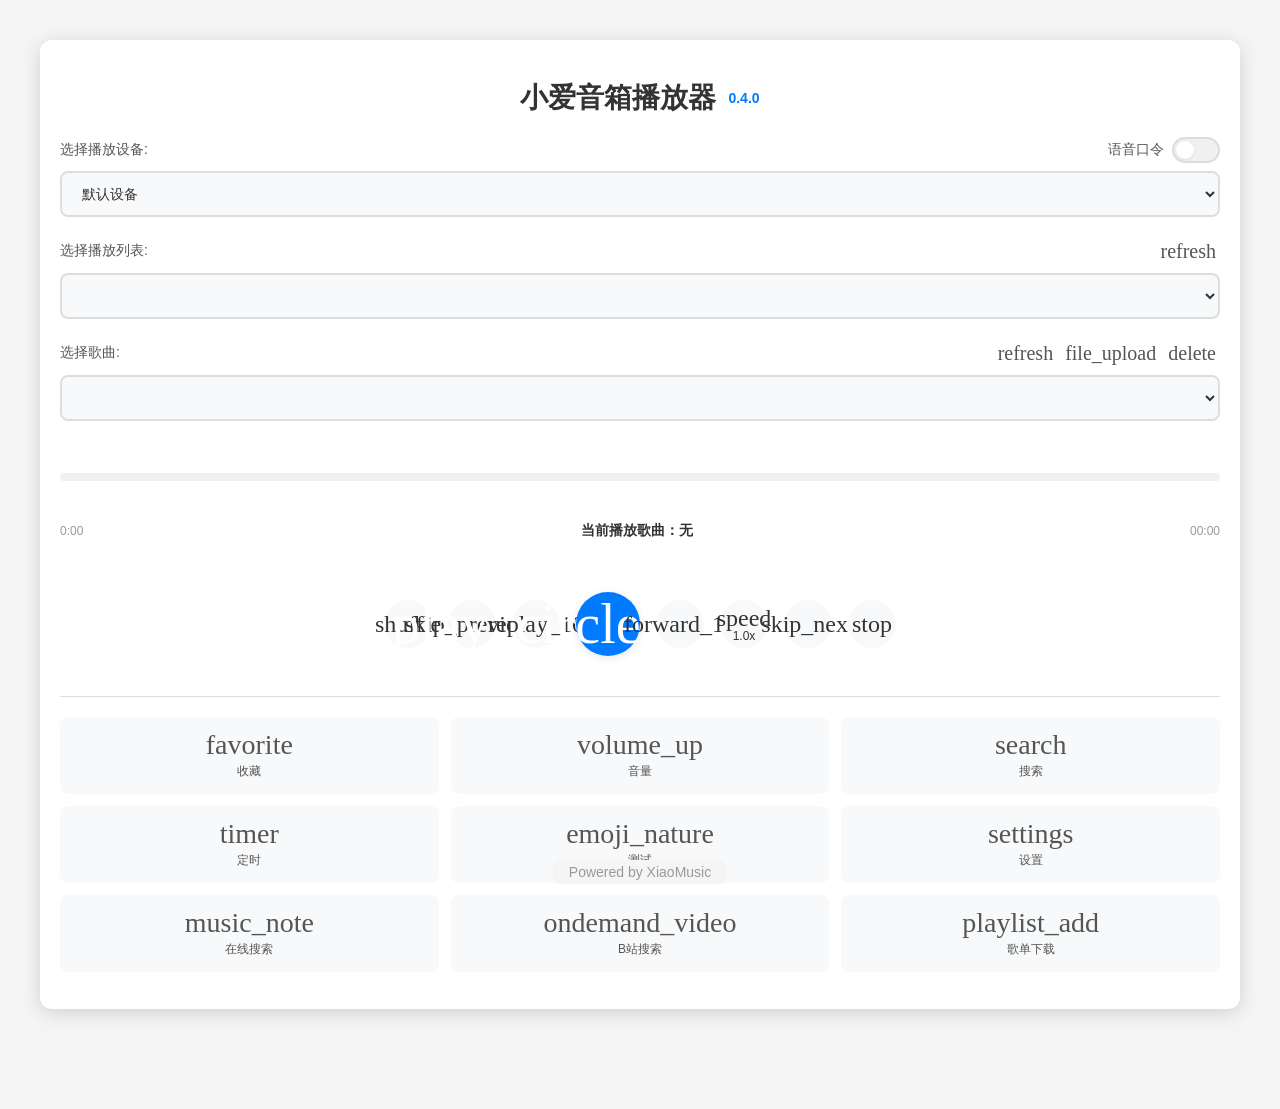
==== commit e3371d80: "feat: 支持首页歌单批量下载与实时进度监控，增加歌单任务互斥检查" ====
--- a/xiaomusic/static/default/index.html
+++ b/xiaomusic/static/default/index.html
@@ -161,12 +161,65 @@
                     <span class="material-icons" aria-hidden="true">ondemand_video</span>
                     <p>B站搜索</p>
                 </div>
+                <div onclick="togglePlaylistDownload()" class="icon-item device-enable" role="button" aria-label="歌单批量下载" tabindex="0">
+                    <span class="material-icons" aria-hidden="true">playlist_add</span>
+                    <p>歌单下载</p>
+                </div>
             </div>
         </div>
     </div>
 
     <!-- 弹窗遮罩层 -->
     <div class="component-overlay" id="component-overlay" onclick="closeAllDialogs()"></div>
+
+    <!-- 歌单批量下载组件 -->
+    <div class="component" id="playlist-download-component" role="dialog" aria-modal="true" aria-labelledby="playlist-download-title" style="max-width: 540px; width: 92%;">
+        <div style="display: flex; justify-content: space-between; align-items: center; margin-bottom: 12px;">
+            <h2 id="playlist-download-title" style="margin: 0; font-size: 18px;">📂 歌单批量下载</h2>
+            <a href="/static/default/downloadtool.html" target="_blank" style="font-size: 13px; color: #007bff; text-decoration: underline;">📥 打开独立下载工具</a>
+        </div>
+        
+        <div style="background: #f8f9fa; border: 1px solid #e9ecef; border-radius: 8px; padding: 12px; margin-bottom: 12px;">
+            <div style="font-size: 12px; color: #666; margin-bottom: 10px; line-height: 1.4;">
+                💡 <b>支持范围</b>：B站视频合集/多P/收藏夹、YouTube歌单。单次处理一个歌单，实时显示下载进度。
+            </div>
+            
+            <div style="margin-bottom: 10px;">
+                <label for="home-playlist-url" style="display: block; font-size: 13px; font-weight: 500; margin-bottom: 4px; color: #333;">歌单 URL：</label>
+                <input type="text" id="home-playlist-url" class="search-input" style="width: 100%; box-sizing: border-box; margin-bottom: 0;" placeholder="输入或粘贴歌单链接 (如 https://m.bilibili.com/video/BV1WUsDezE88)">
+            </div>
+            
+            <div style="margin-bottom: 12px;">
+                <label for="home-playlist-dirname" style="display: block; font-size: 13px; font-weight: 500; margin-bottom: 4px; color: #333;">保存歌单名称：</label>
+                <input type="text" id="home-playlist-dirname" class="search-input" style="width: 100%; box-sizing: border-box; margin-bottom: 0;" placeholder="例如：流行热歌">
+            </div>
+
+            <button id="home-playlist-download-btn" onclick="submitHomePlaylistDownload()" style="width: 100%; padding: 10px; background: #007bff; color: #fff; border: none; border-radius: 6px; font-size: 14px; font-weight: 600; cursor: pointer; transition: all 0.2s;">
+                📥 开始下载歌单
+            </button>
+        </div>
+
+        <div id="home-playlist-status-msg" style="font-size: 13px; min-height: 18px; margin-bottom: 8px;"></div>
+
+        <!-- 实时进度卡片 -->
+        <div id="home-playlist-progress-box" style="display: none; padding: 12px; border: 1px solid #cce5ff; border-radius: 8px; background: #f0f7ff; margin-bottom: 12px;">
+            <div style="display: flex; justify-content: space-between; align-items: center; margin-bottom: 6px;">
+                <span id="home-playlist-progress-title" style="font-size: 13px; font-weight: bold; color: #004085;">⏳ 歌单下载中...</span>
+                <span id="home-playlist-progress-percent" style="font-size: 14px; font-weight: bold; color: #007bff;">0%</span>
+            </div>
+            <div style="width: 100%; height: 8px; background: #e2e6ea; border-radius: 4px; overflow: hidden; margin-bottom: 8px;">
+                <div id="home-playlist-progress-bar" style="width: 0%; height: 100%; background: #007bff; border-radius: 4px; transition: width 0.3s ease;"></div>
+            </div>
+            <div style="font-size: 12px; color: #495057; display: flex; justify-content: space-between; flex-wrap: wrap; gap: 4px;">
+                <span id="home-playlist-current-song">准备中...</span>
+                <span id="home-playlist-count">已完成: 0 / 0</span>
+            </div>
+        </div>
+
+        <div class="component-button-one">
+            <button onclick="togglePlaylistDownload()" class="close-button">关闭</button>
+        </div>
+    </div>
 
     <!-- B站搜索与下载组件 -->
     <div class="component" id="bili-search-component" role="dialog" aria-modal="true" aria-labelledby="bili-search-title" style="max-width: 540px; width: 92%;">
